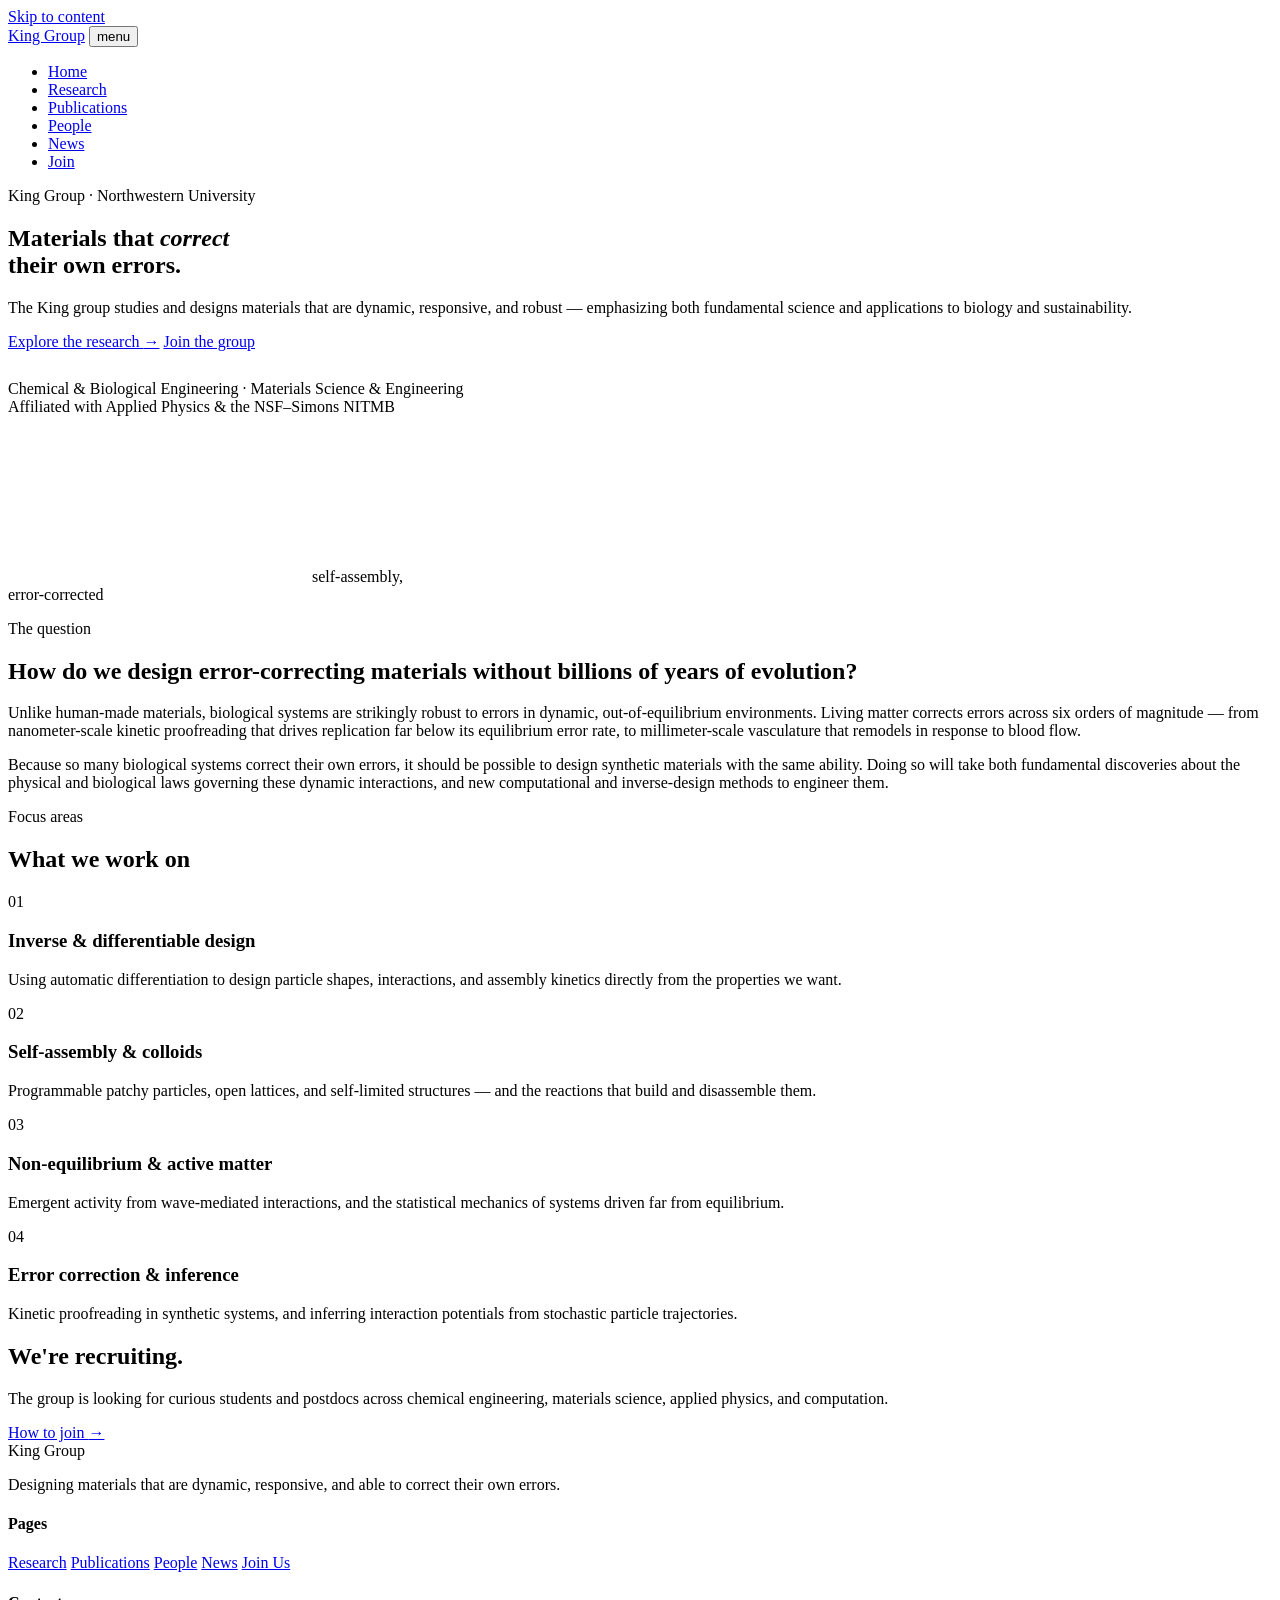
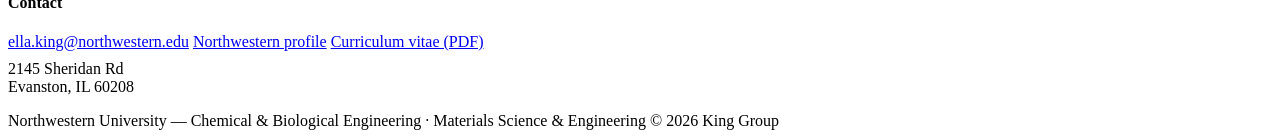
==== index.html @ fa19a8ee "Add files via upload" ====
<!DOCTYPE html>
<html lang="en">
<head>
<meta charset="utf-8">
<meta name="viewport" content="width=device-width, initial-scale=1">
<title>King Group — Northwestern University</title>
<meta name="description" content="The King group at Northwestern designs materials that are dynamic, responsive, and able to correct their own errors, bridging fundamental science with applications to biology and sustainability.">
<link rel="preconnect" href="https://fonts.googleapis.com"><link rel="preconnect" href="https://fonts.gstatic.com" crossorigin><link href="https://fonts.googleapis.com/css2?family=Fraunces:ital,opsz,wght@0,9..144,400..600;1,9..144,400..500&family=Hanken+Grotesk:wght@400;500;600;700&family=JetBrains+Mono:wght@400;500&display=swap" rel="stylesheet">
<link rel="stylesheet" href="assets/css/style.css">
<link rel="icon" href="favicon.ico" sizes="any">
<link rel="icon" type="image/png" sizes="32x32" href="assets/img/favicon-32x32.png">
<link rel="apple-touch-icon" href="assets/img/apple-touch-icon.png">
</head>
<body>
<a class="skip" href="#main">Skip to content</a>
<nav class="nav"><div class="nav-in">
  <a class="brand" href="index.html"><span class="dot"></span>King Group</a>
  <button class="nav-toggle" aria-expanded="false" aria-controls="navlinks">menu</button>
  <ul class="nav-links" id="navlinks">
        <li><a href="index.html" class="active">Home</a></li>
        <li><a href="research.html">Research</a></li>
        <li><a href="publications.html">Publications</a></li>
        <li><a href="people.html">People</a></li>
        <li><a href="news.html">News</a></li>
        <li><a href="join.html">Join</a></li>
  </ul>
</div></nav>
<main id="main">

<section class="hero"><div class="wrap"><div class="hero-grid">
  <div class="hero-copy">
    <p class="eyebrow">King Group · Northwestern University</p>
    <h1>Materials that <em>correct</em><br>their own errors.</h1>
    <p class="lead">The King group studies and designs materials that are dynamic,
      responsive, and robust — emphasizing both fundamental science and applications
      to biology and sustainability.</p>
    <div class="btn-row">
      <a class="btn" href="research.html">Explore the research <span class="arr">&rarr;</span></a>
      <a class="btn ghost" href="join.html">Join the group</a>
    </div>
    <p class="affil" style="margin-top:1.8rem">
      Chemical &amp; Biological Engineering · Materials Science &amp; Engineering<br>
      Affiliated with Applied Physics &amp; the NSF–Simons NITMB
    </p>
  </div>
  <div class="lattice-wrap">
    <canvas id="lattice" role="img"
      aria-label="Particles assembling from disorder into an ordered lattice"></canvas>
    <span class="lattice-cap">self-assembly,<br>error-corrected</span>
  </div>
</div></div></section>

<section class="section"><div class="wrap">
  <div class="section-head">
    <p class="eyebrow">The question</p>
    <h2>How do we design error-correcting materials without billions of years of evolution?</h2>
  </div>
  <div class="prose">
    <p>Unlike human-made materials, biological systems are strikingly robust to
      errors in dynamic, out-of-equilibrium environments. Living matter corrects
      errors across six orders of magnitude — from nanometer-scale kinetic
      proofreading that drives replication far below its equilibrium error rate,
      to millimeter-scale vasculature that remodels in response to blood flow.</p>
    <p>Because so many biological systems correct their own errors, it should be
      possible to design synthetic materials with the same ability. Doing so will
      take both fundamental discoveries about the physical and biological laws
      governing these dynamic interactions, and new computational and
      inverse-design methods to engineer them.</p>
  </div>
</div></section>

<section class="section tight"><div class="wrap">
  <div class="section-head"><p class="eyebrow">Focus areas</p>
    <h2>What we work on</h2></div>
  <div class="focus-grid">
    <div class="focus"><span class="n">01</span>
      <h3>Inverse &amp; differentiable design</h3>
      <p>Using automatic differentiation to design particle shapes, interactions,
         and assembly kinetics directly from the properties we want.</p></div>
    <div class="focus"><span class="n">02</span>
      <h3>Self-assembly &amp; colloids</h3>
      <p>Programmable patchy particles, open lattices, and self-limited
         structures — and the reactions that build and disassemble them.</p></div>
    <div class="focus"><span class="n">03</span>
      <h3>Non-equilibrium &amp; active matter</h3>
      <p>Emergent activity from wave-mediated interactions, and the statistical
         mechanics of systems driven far from equilibrium.</p></div>
    <div class="focus"><span class="n">04</span>
      <h3>Error correction &amp; inference</h3>
      <p>Kinetic proofreading in synthetic systems, and inferring interaction
         potentials from stochastic particle trajectories.</p></div>
  </div>
</div></section>

<section class="section"><div class="wrap">
  <div class="callout">
    <div>
      <h2>We're recruiting.</h2>
      <p>The group is looking for curious students and postdocs across chemical
         engineering, materials science, applied physics, and computation.</p>
    </div>
    <div><a class="btn" href="join.html">How to join <span class="arr">&rarr;</span></a></div>
  </div>
</div></section>
</main>
<footer class="footer"><div class="wrap"><div class="footer-in">
  <div>
    <div class="brand"><span class="dot"></span>King Group</div>
    <p>Designing materials that are dynamic, responsive, and able to correct
       their own errors.</p>
  </div>
  <div class="fcol">
    <h4>Pages</h4>
    <a href="research.html">Research</a>
    <a href="publications.html">Publications</a>
    <a href="people.html">People</a>
    <a href="news.html">News</a>
    <a href="join.html">Join Us</a>
  </div>
  <div class="fcol">
    <h4>Contact</h4>
    <a href="mailto:ella.king@northwestern.edu">ella.king@northwestern.edu</a>
    <a href="https://www.mccormick.northwestern.edu/research-faculty/directory/profiles/king-ella.html">Northwestern profile</a>
    <a href="assets/king-cv-2026.pdf">Curriculum vitae (PDF)</a>
    <p style="margin-top:.6rem">2145 Sheridan Rd<br>Evanston, IL 60208</p>
  </div>
</div>
<div class="colophon">
  <span>Northwestern University — Chemical &amp; Biological Engineering · Materials Science &amp; Engineering</span>
  <span>&copy; 2026 King Group</span>
</div>
</div></footer>
<script src="assets/js/site.js"></script>
</body>
</html>
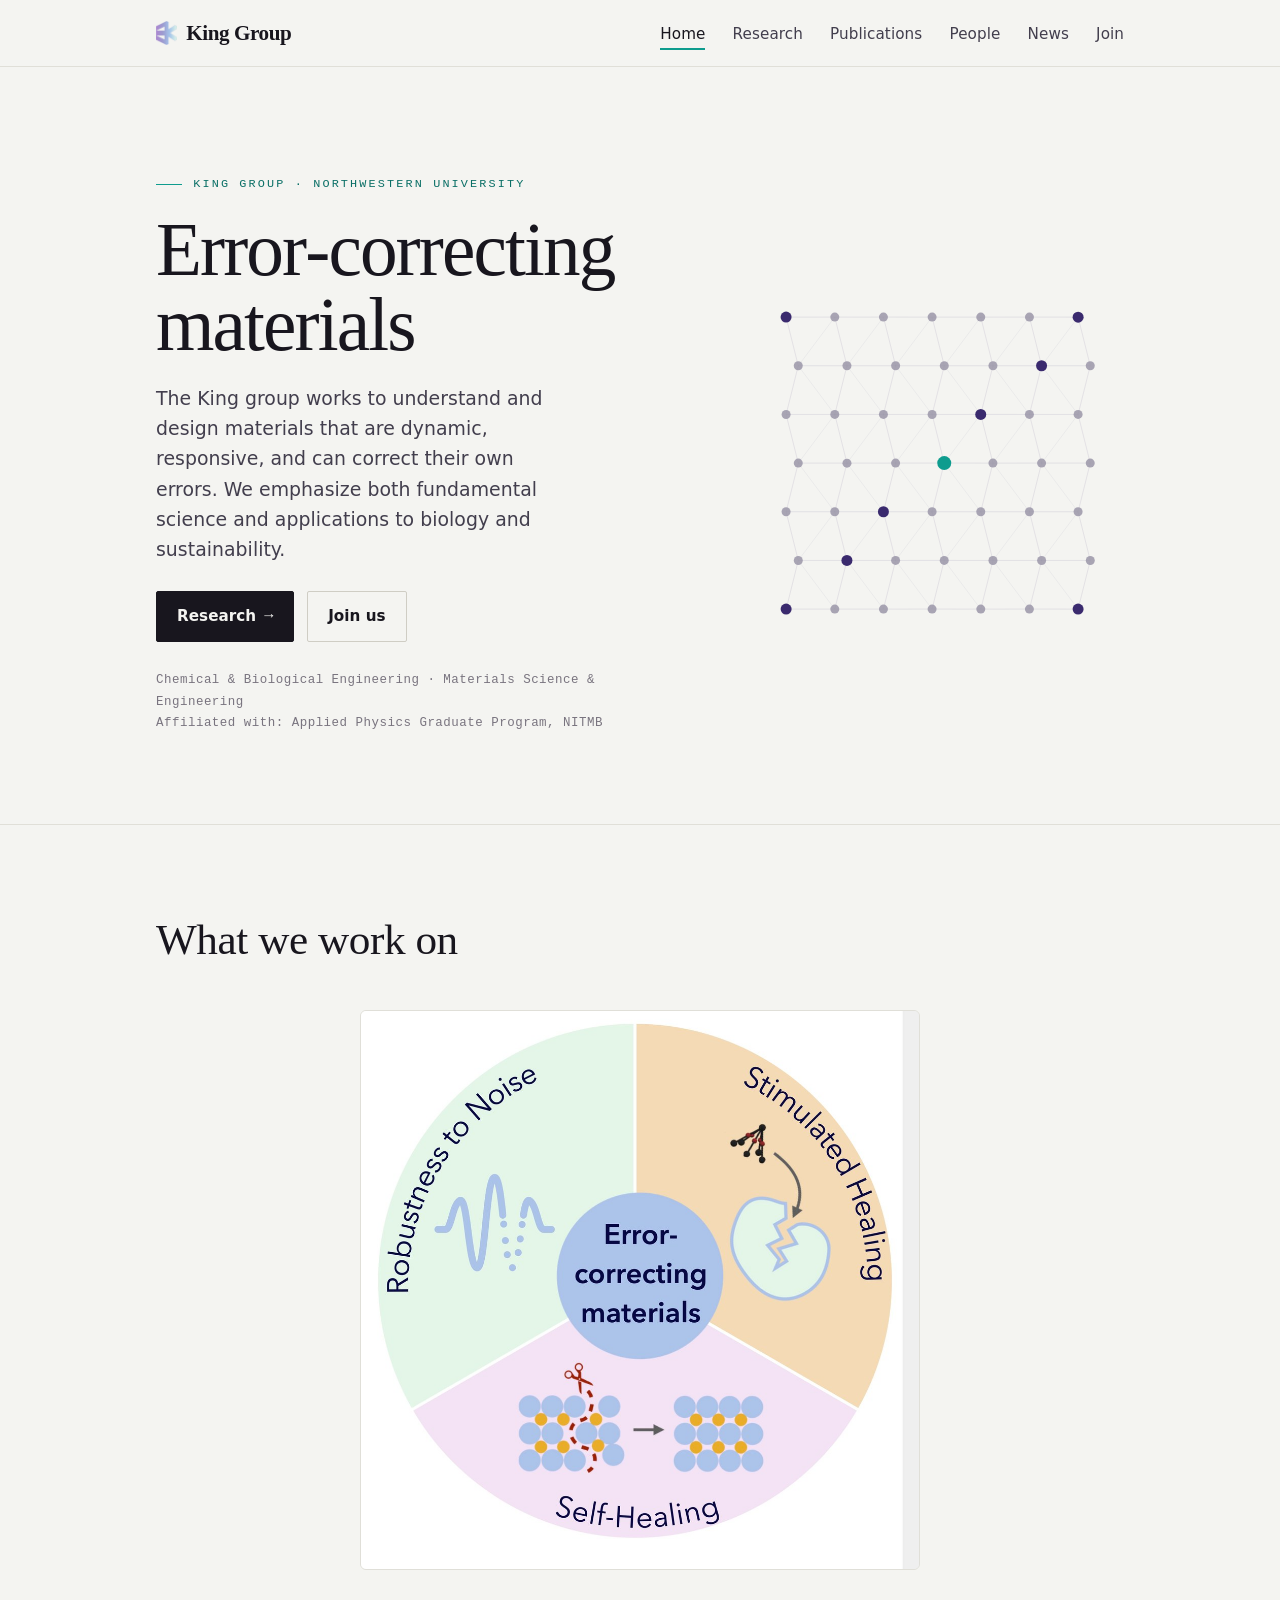
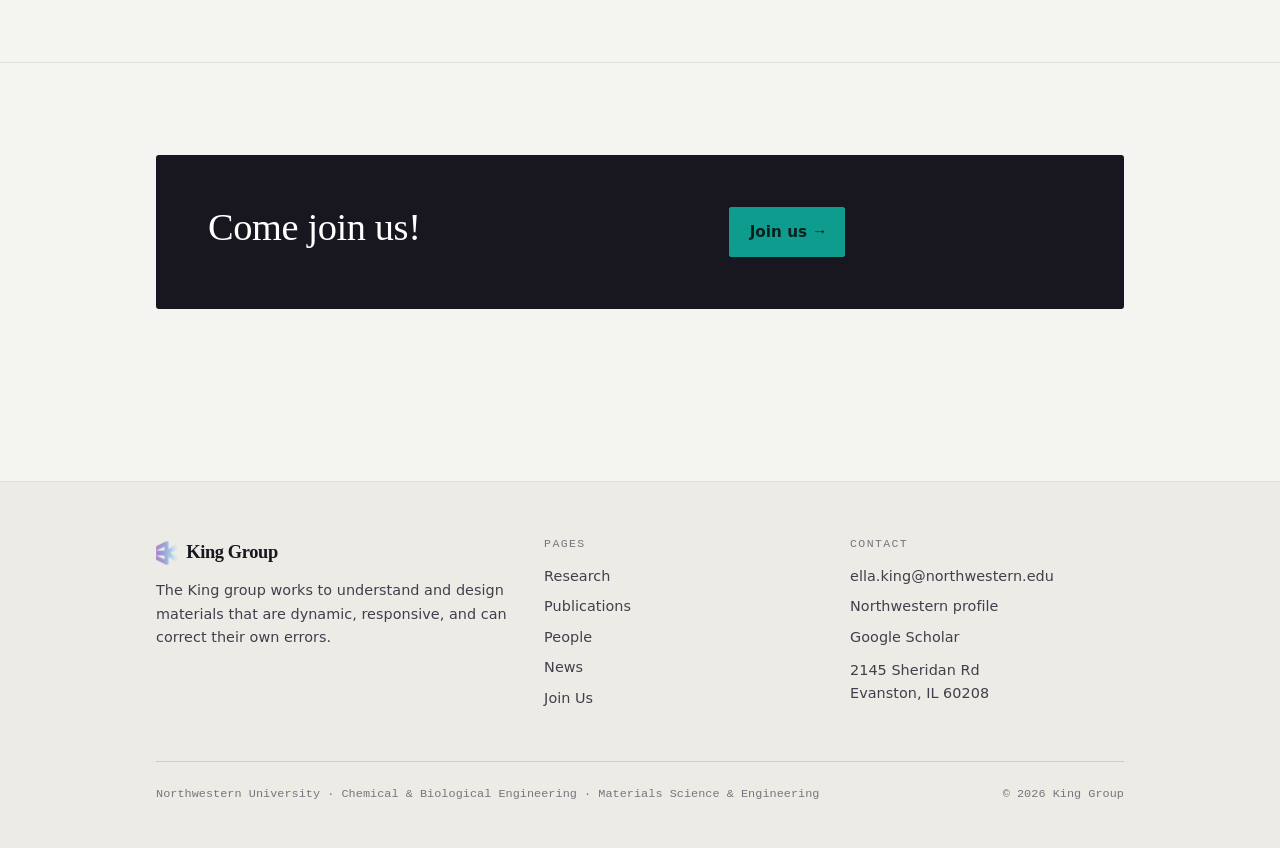
==== commit ee525bea: "updates" ====
--- a/index.html
+++ b/index.html
@@ -3,8 +3,8 @@
 <head>
 <meta charset="utf-8">
 <meta name="viewport" content="width=device-width, initial-scale=1">
-<title>King Group — Northwestern University</title>
-<meta name="description" content="The King group at Northwestern designs materials that are dynamic, responsive, and able to correct their own errors, bridging fundamental science with applications to biology and sustainability.">
+<title>King Group · Northwestern University</title>
+<meta name="description" content="The King group at Northwestern works to understand and design materials that are dynamic, responsive, and can correct their own errors.">
 <link rel="preconnect" href="https://fonts.googleapis.com"><link rel="preconnect" href="https://fonts.gstatic.com" crossorigin><link href="https://fonts.googleapis.com/css2?family=Fraunces:ital,opsz,wght@0,9..144,400..600;1,9..144,400..500&family=Hanken+Grotesk:wght@400;500;600;700&family=JetBrains+Mono:wght@400;500&display=swap" rel="stylesheet">
 <link rel="stylesheet" href="assets/css/style.css">
 <link rel="icon" href="favicon.ico" sizes="any">
@@ -14,7 +14,7 @@
 <body>
 <a class="skip" href="#main">Skip to content</a>
 <nav class="nav"><div class="nav-in">
-  <a class="brand" href="index.html"><span class="dot"></span>King Group</a>
+  <a class="brand" href="index.html"><img class="brand-mark" src="assets/img/ek-logo.png" alt="">King Group</a>
   <button class="nav-toggle" aria-expanded="false" aria-controls="navlinks">menu</button>
   <ul class="nav-links" id="navlinks">
         <li><a href="index.html" class="active">Home</a></li>
@@ -29,85 +29,46 @@
 
 <section class="hero"><div class="wrap"><div class="hero-grid">
   <div class="hero-copy">
-    <p class="eyebrow">King Group · Northwestern University</p>
-    <h1>Materials that <em>correct</em><br>their own errors.</h1>
-    <p class="lead">The King group studies and designs materials that are dynamic,
-      responsive, and robust — emphasizing both fundamental science and applications
-      to biology and sustainability.</p>
+    <p class="eyebrow">King Group &middot; Northwestern University</p>
+    <h1>Error&#8209;correcting materials</h1>
+    <p class="lead">The King group works to understand and design materials that
+      are dynamic, responsive, and can correct their own errors. We emphasize both
+      fundamental science and applications to biology and sustainability.</p>
     <div class="btn-row">
-      <a class="btn" href="research.html">Explore the research <span class="arr">&rarr;</span></a>
-      <a class="btn ghost" href="join.html">Join the group</a>
+      <a class="btn" href="research.html">Research <span class="arr">&rarr;</span></a>
+      <a class="btn ghost" href="join.html">Join us</a>
     </div>
     <p class="affil" style="margin-top:1.8rem">
-      Chemical &amp; Biological Engineering · Materials Science &amp; Engineering<br>
-      Affiliated with Applied Physics &amp; the NSF–Simons NITMB
+      Chemical &amp; Biological Engineering &middot; Materials Science &amp; Engineering<br>
+      Affiliated with: Applied Physics Graduate Program, NITMB
     </p>
   </div>
   <div class="lattice-wrap">
     <canvas id="lattice" role="img"
       aria-label="Particles assembling from disorder into an ordered lattice"></canvas>
-    <span class="lattice-cap">self-assembly,<br>error-corrected</span>
   </div>
 </div></div></section>
 
 <section class="section"><div class="wrap">
-  <div class="section-head">
-    <p class="eyebrow">The question</p>
-    <h2>How do we design error-correcting materials without billions of years of evolution?</h2>
-  </div>
-  <div class="prose">
-    <p>Unlike human-made materials, biological systems are strikingly robust to
-      errors in dynamic, out-of-equilibrium environments. Living matter corrects
-      errors across six orders of magnitude — from nanometer-scale kinetic
-      proofreading that drives replication far below its equilibrium error rate,
-      to millimeter-scale vasculature that remodels in response to blood flow.</p>
-    <p>Because so many biological systems correct their own errors, it should be
-      possible to design synthetic materials with the same ability. Doing so will
-      take both fundamental discoveries about the physical and biological laws
-      governing these dynamic interactions, and new computational and
-      inverse-design methods to engineer them.</p>
-  </div>
-</div></section>
-
-<section class="section tight"><div class="wrap">
-  <div class="section-head"><p class="eyebrow">Focus areas</p>
-    <h2>What we work on</h2></div>
-  <div class="focus-grid">
-    <div class="focus"><span class="n">01</span>
-      <h3>Inverse &amp; differentiable design</h3>
-      <p>Using automatic differentiation to design particle shapes, interactions,
-         and assembly kinetics directly from the properties we want.</p></div>
-    <div class="focus"><span class="n">02</span>
-      <h3>Self-assembly &amp; colloids</h3>
-      <p>Programmable patchy particles, open lattices, and self-limited
-         structures — and the reactions that build and disassemble them.</p></div>
-    <div class="focus"><span class="n">03</span>
-      <h3>Non-equilibrium &amp; active matter</h3>
-      <p>Emergent activity from wave-mediated interactions, and the statistical
-         mechanics of systems driven far from equilibrium.</p></div>
-    <div class="focus"><span class="n">04</span>
-      <h3>Error correction &amp; inference</h3>
-      <p>Kinetic proofreading in synthetic systems, and inferring interaction
-         potentials from stochastic particle trajectories.</p></div>
+  <div class="section-head"><h2>What we work on</h2></div>
+  <div class="figure-wrap">
+    <img src="assets/img/error-correcting-materials.jpg" width="1100" height="1099"
+      alt="Error-correcting materials: robustness to noise, stimulated healing, and self-healing">
   </div>
 </div></section>
 
 <section class="section"><div class="wrap">
   <div class="callout">
-    <div>
-      <h2>We're recruiting.</h2>
-      <p>The group is looking for curious students and postdocs across chemical
-         engineering, materials science, applied physics, and computation.</p>
-    </div>
-    <div><a class="btn" href="join.html">How to join <span class="arr">&rarr;</span></a></div>
+    <div><h2>Come join us!</h2></div>
+    <div><a class="btn" href="join.html">Join us <span class="arr">&rarr;</span></a></div>
   </div>
 </div></section>
 </main>
 <footer class="footer"><div class="wrap"><div class="footer-in">
   <div>
-    <div class="brand"><span class="dot"></span>King Group</div>
-    <p>Designing materials that are dynamic, responsive, and able to correct
-       their own errors.</p>
+    <div class="brand"><img class="brand-mark" src="assets/img/ek-logo.png" alt="">King Group</div>
+    <p>The King group works to understand and design materials that are
+       dynamic, responsive, and can correct their own errors.</p>
   </div>
   <div class="fcol">
     <h4>Pages</h4>
@@ -121,12 +82,12 @@
     <h4>Contact</h4>
     <a href="mailto:ella.king@northwestern.edu">ella.king@northwestern.edu</a>
     <a href="https://www.mccormick.northwestern.edu/research-faculty/directory/profiles/king-ella.html">Northwestern profile</a>
-    <a href="assets/king-cv-2026.pdf">Curriculum vitae (PDF)</a>
+    <a href="https://scholar.google.com/citations?user=tMOOznMAAAAJ&amp;hl=en">Google Scholar</a>
     <p style="margin-top:.6rem">2145 Sheridan Rd<br>Evanston, IL 60208</p>
   </div>
 </div>
 <div class="colophon">
-  <span>Northwestern University — Chemical &amp; Biological Engineering · Materials Science &amp; Engineering</span>
+  <span>Northwestern University &middot; Chemical &amp; Biological Engineering &middot; Materials Science &amp; Engineering</span>
   <span>&copy; 2026 King Group</span>
 </div>
 </div></footer>
--- a/assets/css/style.css
+++ b/assets/css/style.css
@@ -0,0 +1,315 @@
+/* =========================================================
+   King Group — design system
+   Display: Fraunces · Body: Hanken Grotesk · Data: JetBrains Mono
+   Signature: self-assembly particle lattice (order from noise)
+   ========================================================= */
+
+:root{
+  --paper:      #F4F4F1;
+  --paper-2:    #ECEBE5;
+  --panel:      #FBFBF9;
+  --ink:        #18161E;
+  --ink-soft:   #423E4D;
+  --muted:      #79747F;
+  --line:       #E0DFD8;
+  --line-strong:#CFCDC4;
+
+  --violet:     #3A2A6E;   /* primary — a deep, refined Northwestern violet */
+  --violet-2:   #5A45AE;
+  --teal:       #0E9C8E;   /* accent — colloidal-crystal structural colour */
+  --teal-deep:  #0A6F66;
+
+  --maxw: 1080px;
+  --gut: clamp(20px, 5vw, 56px);
+
+  --f-display: "Fraunces", Georgia, "Times New Roman", serif;
+  --f-body: "Hanken Grotesk", system-ui, -apple-system, sans-serif;
+  --f-mono: "JetBrains Mono", ui-monospace, "SFMono-Regular", monospace;
+}
+
+*{box-sizing:border-box}
+html{ -webkit-text-size-adjust:100%; scroll-behavior:smooth }
+@media (prefers-reduced-motion: reduce){ html{ scroll-behavior:auto } }
+
+body{
+  margin:0;
+  background:var(--paper);
+  color:var(--ink);
+  font-family:var(--f-body);
+  font-size:18px;
+  line-height:1.62;
+  font-weight:400;
+  letter-spacing:.002em;
+  -webkit-font-smoothing:antialiased;
+  text-rendering:optimizeLegibility;
+}
+
+img{max-width:100%;display:block}
+a{color:var(--violet);text-decoration:none}
+a:hover{color:var(--teal-deep)}
+
+.wrap{max-width:var(--maxw);margin:0 auto;padding:0 var(--gut)}
+
+/* ---------- type ---------- */
+h1,h2,h3,h4{font-family:var(--f-display);font-weight:500;line-height:1.06;
+  letter-spacing:-.01em;color:var(--ink);margin:0;
+  font-optical-sizing:auto;}
+.eyebrow{
+  font-family:var(--f-mono);
+  font-size:.74rem;
+  letter-spacing:.18em;
+  text-transform:uppercase;
+  color:var(--teal-deep);
+  font-weight:500;
+  margin:0 0 1.1rem;
+  display:flex;align-items:center;gap:.7rem;
+}
+.eyebrow::before{content:"";width:26px;height:1px;background:var(--teal);display:inline-block}
+
+p{margin:0 0 1.1rem}
+.lead{font-size:1.18rem;color:var(--ink-soft);line-height:1.6}
+.mono{font-family:var(--f-mono)}
+
+/* ---------- nav ---------- */
+.nav{
+  position:sticky;top:0;z-index:50;
+  background:color-mix(in srgb, var(--paper) 86%, transparent);
+  backdrop-filter:saturate(140%) blur(10px);
+  border-bottom:1px solid var(--line);
+}
+.nav-in{display:flex;align-items:center;justify-content:space-between;
+  height:66px;max-width:var(--maxw);margin:0 auto;padding:0 var(--gut)}
+.brand{display:flex;align-items:center;gap:.6rem;font-family:var(--f-display);
+  font-weight:600;font-size:1.32rem;letter-spacing:-.02em;color:var(--ink)}
+.brand-mark{height:24px;width:auto;display:block}
+.brand:hover{color:var(--ink)}
+.nav-links{display:flex;gap:1.7rem;align-items:center;list-style:none;margin:0;padding:0}
+.nav-links a{
+  font-size:.95rem;color:var(--ink-soft);font-weight:500;letter-spacing:.005em;
+  position:relative;padding:.2rem 0;
+}
+.nav-links a:hover{color:var(--ink)}
+.nav-links a.active{color:var(--ink)}
+.nav-links a.active::after{content:"";position:absolute;left:0;right:0;bottom:-3px;
+  height:2px;background:var(--teal)}
+.nav-toggle{display:none;background:none;border:0;cursor:pointer;padding:8px;
+  font-family:var(--f-mono);font-size:.8rem;color:var(--ink);letter-spacing:.1em}
+
+/* ---------- hero ---------- */
+.hero{position:relative;padding:clamp(56px,9vw,108px) 0 clamp(40px,6vw,72px);
+  overflow:hidden}
+.hero-grid{display:grid;grid-template-columns:1.15fr .85fr;gap:clamp(24px,5vw,64px);
+  align-items:center}
+.hero h1{font-size:clamp(2.6rem,6.6vw,4.7rem);font-weight:500;line-height:1.0;
+  letter-spacing:-.025em;margin:0 0 1.3rem}
+.hero h1 em{font-style:italic;color:var(--violet)}
+.hero .lead{max-width:34ch;margin-bottom:1.7rem}
+.hero .affil{font-family:var(--f-mono);font-size:.78rem;letter-spacing:.04em;
+  color:var(--muted);line-height:1.7;text-transform:none}
+.lattice-wrap{position:relative;aspect-ratio:1/1;width:100%;max-width:420px;
+  margin-left:auto}
+#lattice{width:100%;height:100%;display:block}
+.lattice-cap{position:absolute;bottom:-2px;right:2px;font-family:var(--f-mono);
+  font-size:.66rem;color:var(--muted);letter-spacing:.05em;text-align:right;
+  max-width:60%}
+
+/* ---------- buttons ---------- */
+.btn-row{display:flex;flex-wrap:wrap;gap:.8rem}
+.btn{display:inline-flex;align-items:center;gap:.5rem;font-family:var(--f-body);
+  font-weight:600;font-size:.95rem;padding:.74rem 1.25rem;border-radius:2px;
+  border:1px solid var(--ink);background:var(--ink);color:var(--paper);
+  transition:transform .15s ease, background .15s ease, color .15s ease}
+.btn:hover{background:var(--violet);border-color:var(--violet);color:#fff;
+  transform:translateY(-1px)}
+.btn.ghost{background:transparent;color:var(--ink);border-color:var(--line-strong)}
+.btn.ghost:hover{border-color:var(--ink);background:transparent;color:var(--ink)}
+.btn .arr{font-family:var(--f-mono);transition:transform .15s ease}
+.btn:hover .arr{transform:translateX(3px)}
+
+/* ---------- sections ---------- */
+.section{padding:clamp(52px,8vw,92px) 0;border-top:1px solid var(--line)}
+.section.tight{padding:clamp(40px,6vw,64px) 0}
+.section-head{max-width:62ch;margin-bottom:clamp(28px,4vw,48px)}
+.section-head h2{font-size:clamp(1.9rem,4vw,2.7rem);margin-bottom:.7rem}
+.page-head{padding:clamp(48px,7vw,80px) 0 clamp(20px,3vw,30px)}
+.page-head h1{font-size:clamp(2.3rem,5.6vw,3.8rem);font-weight:500;
+  letter-spacing:-.022em;margin-bottom:1rem}
+.page-head .lead{max-width:60ch}
+
+/* ---------- research focus grid ---------- */
+.focus-grid{display:grid;grid-template-columns:repeat(2,1fr);gap:1px;
+  background:var(--line);border:1px solid var(--line)}
+.focus{background:var(--panel);padding:1.7rem 1.6rem}
+.focus .n{font-family:var(--f-mono);font-size:.72rem;color:var(--teal-deep);
+  letter-spacing:.12em}
+.focus h3{font-family:var(--f-body);font-weight:700;font-size:1.08rem;
+  margin:.5rem 0 .4rem;letter-spacing:-.005em}
+.focus p{font-size:.96rem;color:var(--ink-soft);margin:0;line-height:1.55}
+
+/* ---------- prose ---------- */
+.prose{max-width:68ch}
+.prose p{margin-bottom:1.25rem}
+.prose h3{font-family:var(--f-body);font-weight:700;font-size:1.15rem;
+  margin:2rem 0 .6rem}
+
+/* highlighted pubs on research page */
+.hl{display:grid;gap:1px;background:var(--line);border:1px solid var(--line);
+  margin-top:1.4rem}
+.hl-item{background:var(--panel);padding:1.3rem 1.5rem;display:grid;
+  grid-template-columns:auto 1fr;gap:1.1rem;align-items:start}
+.hl-item .yr{font-family:var(--f-mono);font-size:.78rem;color:var(--muted);
+  padding-top:.15rem;white-space:nowrap}
+.hl-item h4{font-family:var(--f-body);font-weight:700;font-size:1.02rem;
+  letter-spacing:-.005em;margin:0 0 .25rem;line-height:1.3}
+.hl-item p{font-size:.95rem;color:var(--ink-soft);margin:0;line-height:1.5}
+
+/* ---------- publications list ---------- */
+.pub-list{list-style:none;margin:0;padding:0}
+.pub{padding:1.5rem 0;border-top:1px solid var(--line);
+  display:grid;grid-template-columns:84px 1fr;gap:1.4rem}
+.pub:first-child{border-top:0}
+.pub .meta{font-family:var(--f-mono);font-size:.78rem;color:var(--muted);
+  line-height:1.5;padding-top:.2rem}
+.pub .meta .y{color:var(--ink);font-weight:500;display:block;font-size:.92rem}
+.pub-title{font-family:var(--f-display);font-weight:500;font-size:1.18rem;
+  line-height:1.28;letter-spacing:-.01em;margin:0 0 .4rem;color:var(--ink)}
+a.pub-title:hover{color:var(--violet)}
+.authors{font-size:.95rem;color:var(--ink-soft);margin:0 0 .35rem;line-height:1.5}
+.authors .me{color:var(--ink);font-weight:700}
+.venue{font-size:.9rem;color:var(--muted)}
+.venue .j{font-style:italic;color:var(--ink-soft)}
+.badges{display:flex;flex-wrap:wrap;gap:.4rem;margin-top:.55rem}
+.badge{font-family:var(--f-mono);font-size:.66rem;letter-spacing:.06em;
+  text-transform:uppercase;padding:.2rem .5rem;border-radius:2px;
+  border:1px solid var(--line-strong);color:var(--ink-soft);background:var(--panel)}
+.badge.ed{color:var(--teal-deep);border-color:color-mix(in srgb,var(--teal) 45%,var(--line))}
+.badge.link{color:var(--violet)}
+a.badge.link:hover{border-color:var(--violet);color:var(--violet)}
+.legend{font-size:.85rem;color:var(--muted);margin-top:1.6rem;
+  font-family:var(--f-mono);letter-spacing:.01em}
+
+/* ---------- people ---------- */
+.pi{display:grid;grid-template-columns:250px 1fr;gap:clamp(28px,5vw,56px);
+  align-items:start}
+.pi-photo{border-radius:3px;overflow:hidden;border:1px solid var(--line);
+  background:var(--paper-2);max-width:250px}
+.pi-photo img{width:100%;height:auto;aspect-ratio:4/5;object-fit:cover;object-position:50% 16%}
+.pi-body h2{font-size:clamp(1.7rem,3.4vw,2.3rem);margin-bottom:.2rem}
+.pi-role{font-family:var(--f-mono);font-size:.82rem;color:var(--teal-deep);
+  letter-spacing:.04em;margin:.4rem 0 1.1rem;line-height:1.7}
+.pi-meta{font-size:.95rem;color:var(--ink-soft);line-height:1.7;margin:1.1rem 0}
+.pi-meta a{font-weight:600}
+.pi-links{display:flex;flex-wrap:wrap;gap:.7rem;margin-top:1.2rem}
+
+.members{display:inline-flex;flex-wrap:wrap;gap:1px;
+  background:var(--line);border:1px solid var(--line);margin-top:1.4rem;
+  max-width:100%}
+.member{flex:0 1 360px;min-width:260px;background:var(--panel);padding:1.6rem 1.5rem}
+
+.figure-wrap{max-width:560px;margin:1.6rem auto 0}
+.figure-wrap img{width:100%;height:auto;border:1px solid var(--line);
+  border-radius:6px;background:#fff}
+.member .av{width:54px;height:54px;border-radius:50%;background:var(--paper-2);
+  display:flex;align-items:center;justify-content:center;font-family:var(--f-display);
+  font-size:1.4rem;color:var(--violet);border:1px solid var(--line);margin-bottom:1rem}
+.member h3{font-family:var(--f-body);font-weight:700;font-size:1.06rem;margin:0 0 .25rem}
+.member .r{font-family:var(--f-mono);font-size:.74rem;color:var(--muted);
+  letter-spacing:.02em;line-height:1.5;margin-bottom:.5rem}
+.member .e{font-size:.82rem;overflow-wrap:anywhere}
+
+/* ---------- news ---------- */
+.news{list-style:none;margin:0;padding:0;max-width:64ch}
+.news li{display:grid;grid-template-columns:120px 1fr;gap:1.4rem;
+  padding:1.25rem 0;border-top:1px solid var(--line)}
+.news li:first-child{border-top:0}
+.news .d{font-family:var(--f-mono);font-size:.82rem;color:var(--teal-deep);
+  padding-top:.15rem}
+.news .t{font-size:1.02rem;color:var(--ink)}
+
+/* ---------- talks ---------- */
+.talks{list-style:none;margin:0;padding:0}
+.talk{padding:1.05rem 0;border-top:1px solid var(--line);
+  display:grid;grid-template-columns:1fr auto;gap:1.2rem;align-items:baseline}
+.talk:first-child{border-top:0}
+.talk .tt{font-weight:600;color:var(--ink);font-size:1.02rem}
+.talk .tv{font-size:.92rem;color:var(--ink-soft);font-style:italic}
+.talk .tm{font-family:var(--f-mono);font-size:.76rem;color:var(--muted);
+  white-space:nowrap;text-align:right}
+.talk .kind{display:inline-block;font-family:var(--f-mono);font-size:.66rem;
+  letter-spacing:.05em;color:var(--teal-deep);text-transform:uppercase}
+
+/* ---------- join ---------- */
+.join-card{background:var(--panel);border:1px solid var(--line);border-radius:3px;
+  padding:clamp(28px,4vw,44px)}
+.join-grid{display:grid;grid-template-columns:repeat(3,1fr);gap:1px;
+  background:var(--line);border:1px solid var(--line);margin-top:1.6rem}
+.prog{background:var(--panel);padding:1.5rem 1.4rem}
+.prog h3{font-family:var(--f-body);font-weight:700;font-size:1.02rem;margin:0 0 .3rem}
+.prog p{font-size:.9rem;color:var(--ink-soft);margin:0 0 .8rem}
+.prog a{font-family:var(--f-mono);font-size:.78rem;font-weight:500}
+
+/* ---------- callout ---------- */
+.callout{background:var(--ink);color:var(--paper);border-radius:3px;
+  padding:clamp(30px,5vw,52px);display:grid;grid-template-columns:1.4fr 1fr;
+  gap:clamp(20px,4vw,40px);align-items:center}
+.callout h2{color:#fff;font-size:clamp(1.6rem,3.4vw,2.4rem);margin-bottom:.6rem}
+.callout p{color:color-mix(in srgb,var(--paper) 78%, transparent);margin:0}
+.callout .btn{background:var(--teal);border-color:var(--teal);color:#07211e}
+.callout .btn:hover{background:#13b3a3;border-color:#13b3a3;transform:translateY(-1px)}
+
+/* ---------- footer ---------- */
+.footer{border-top:1px solid var(--line);margin-top:clamp(40px,7vw,80px);
+  padding:clamp(40px,5vw,56px) 0 clamp(30px,4vw,44px);background:var(--paper-2)}
+.footer-in{display:grid;grid-template-columns:1.3fr 1fr 1fr;gap:2rem}
+.footer .brand{font-size:1.15rem;margin-bottom:.7rem}
+.footer p,.footer a{font-size:.9rem;color:var(--ink-soft)}
+.footer .fcol h4{font-family:var(--f-mono);font-size:.72rem;letter-spacing:.12em;
+  text-transform:uppercase;color:var(--muted);margin:0 0 .9rem;font-weight:500}
+.footer .fcol a{display:block;margin-bottom:.45rem;color:var(--ink-soft)}
+.footer .fcol a:hover{color:var(--violet)}
+.colophon{margin-top:2.4rem;padding-top:1.4rem;border-top:1px solid var(--line-strong);
+  display:flex;justify-content:space-between;flex-wrap:wrap;gap:.6rem;
+  font-family:var(--f-mono);font-size:.74rem;color:var(--muted)}
+
+/* ---------- focus / a11y ---------- */
+:focus-visible{outline:2px solid var(--violet);outline-offset:3px;border-radius:2px}
+.skip{position:absolute;left:-999px;top:0;background:var(--ink);color:#fff;
+  padding:.6rem 1rem;z-index:100}
+.skip:focus{left:8px;top:8px}
+
+/* ---------- responsive ---------- */
+@media (max-width:880px){
+  .hero-grid{grid-template-columns:1fr}
+  .lattice-wrap{order:-1;max-width:300px;margin:0 0 1.4rem}
+  .pi{grid-template-columns:1fr;max-width:480px}
+  .pi-photo{max-width:300px}
+  .footer-in{grid-template-columns:1fr 1fr}
+  .callout{grid-template-columns:1fr}
+  .members,.join-grid{grid-template-columns:1fr 1fr}
+}
+@media (max-width:680px){
+  body{font-size:17px}
+  .nav-links{position:fixed;inset:66px 0 auto 0;background:var(--paper);
+    flex-direction:column;align-items:flex-start;gap:0;padding:0 var(--gut);
+    border-bottom:1px solid var(--line);max-height:0;overflow:hidden;
+    transition:max-height .25s ease}
+  .nav-links.open{max-height:340px;padding:.6rem var(--gut) 1.1rem}
+  .nav-links li{width:100%}
+  .nav-links a{display:block;padding:.7rem 0;width:100%;
+    border-bottom:1px solid var(--line)}
+  .nav-links a.active::after{display:none}
+  .nav-toggle{display:block}
+  .focus-grid{grid-template-columns:1fr}
+  .members,.join-grid{grid-template-columns:1fr}
+  .pub{grid-template-columns:1fr;gap:.5rem}
+  .pub .meta{padding-top:0}
+  .talk{grid-template-columns:1fr;gap:.3rem}
+  .talk .tm{text-align:left}
+  .news li{grid-template-columns:1fr;gap:.3rem}
+  .footer-in{grid-template-columns:1fr}
+}
+
+@media (prefers-reduced-motion: reduce){
+  *{animation-duration:.001ms !important;animation-iteration-count:1 !important;
+    transition-duration:.001ms !important}
+}
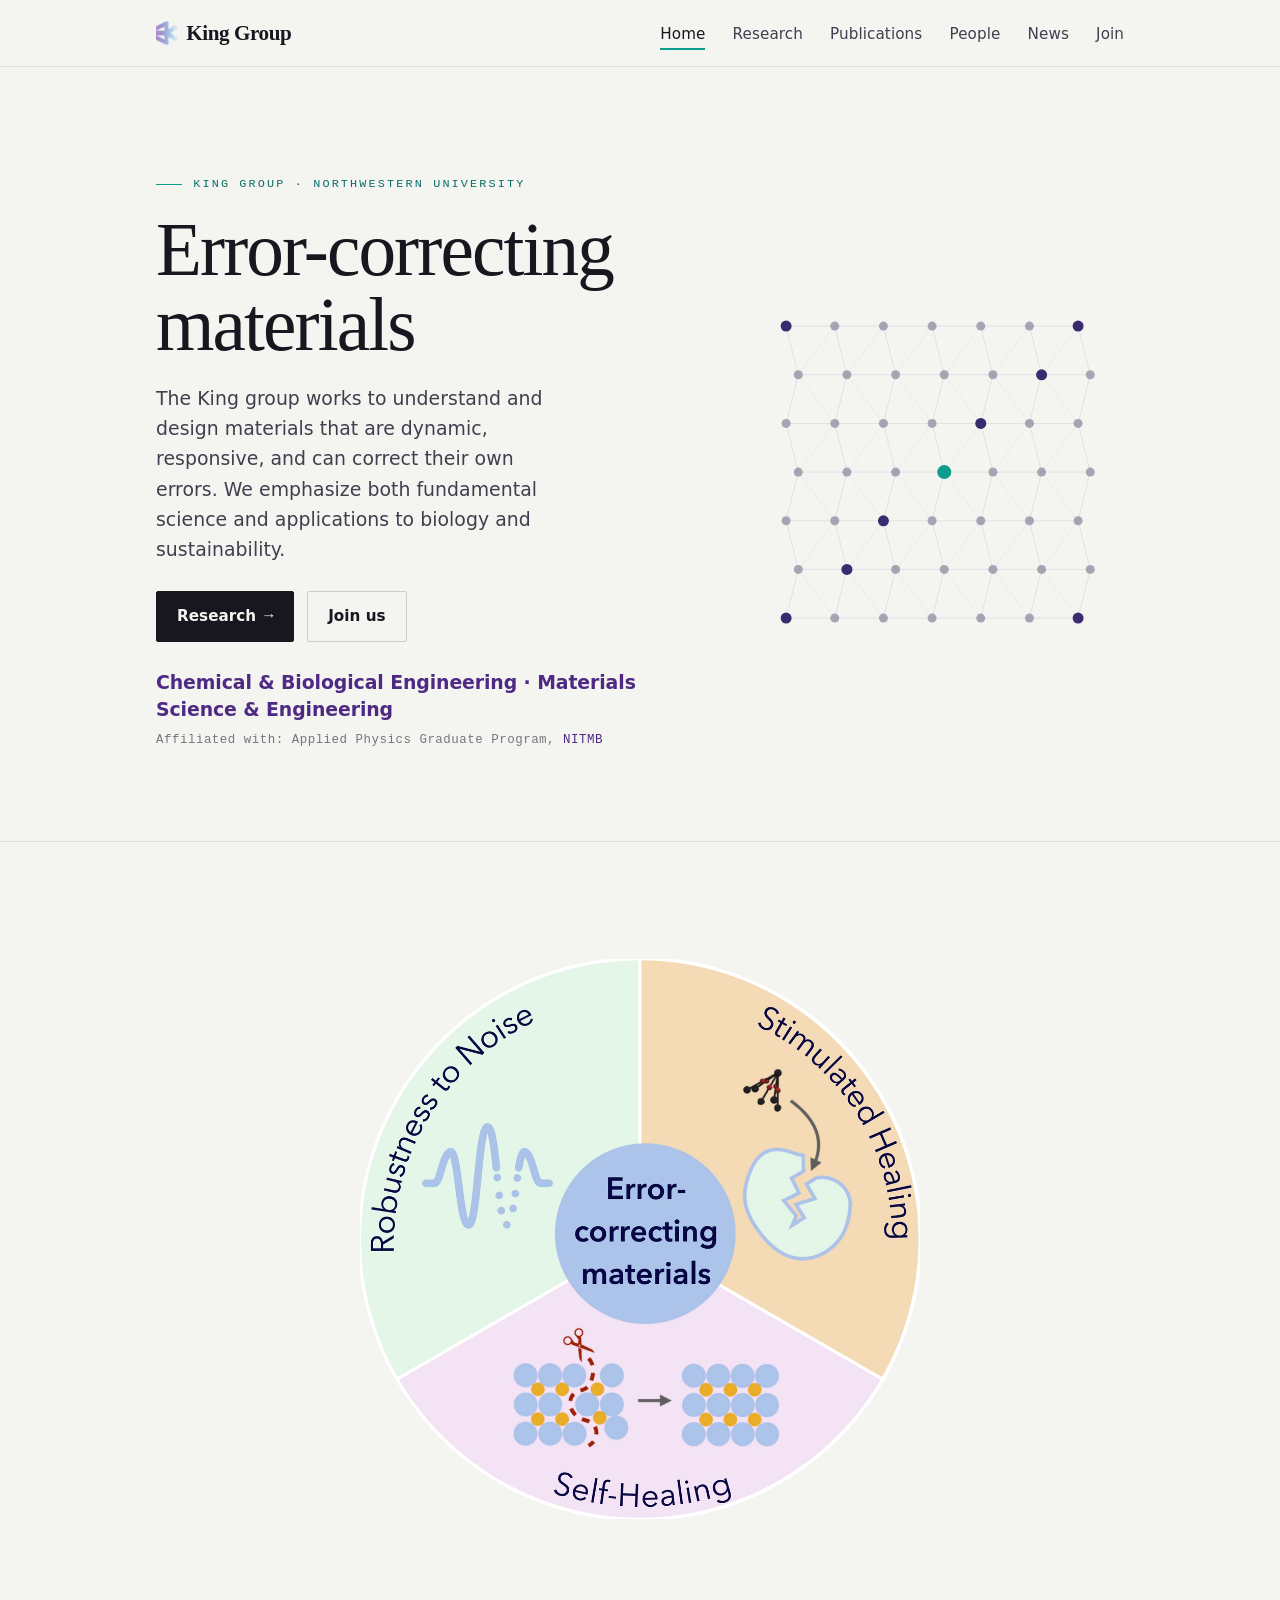
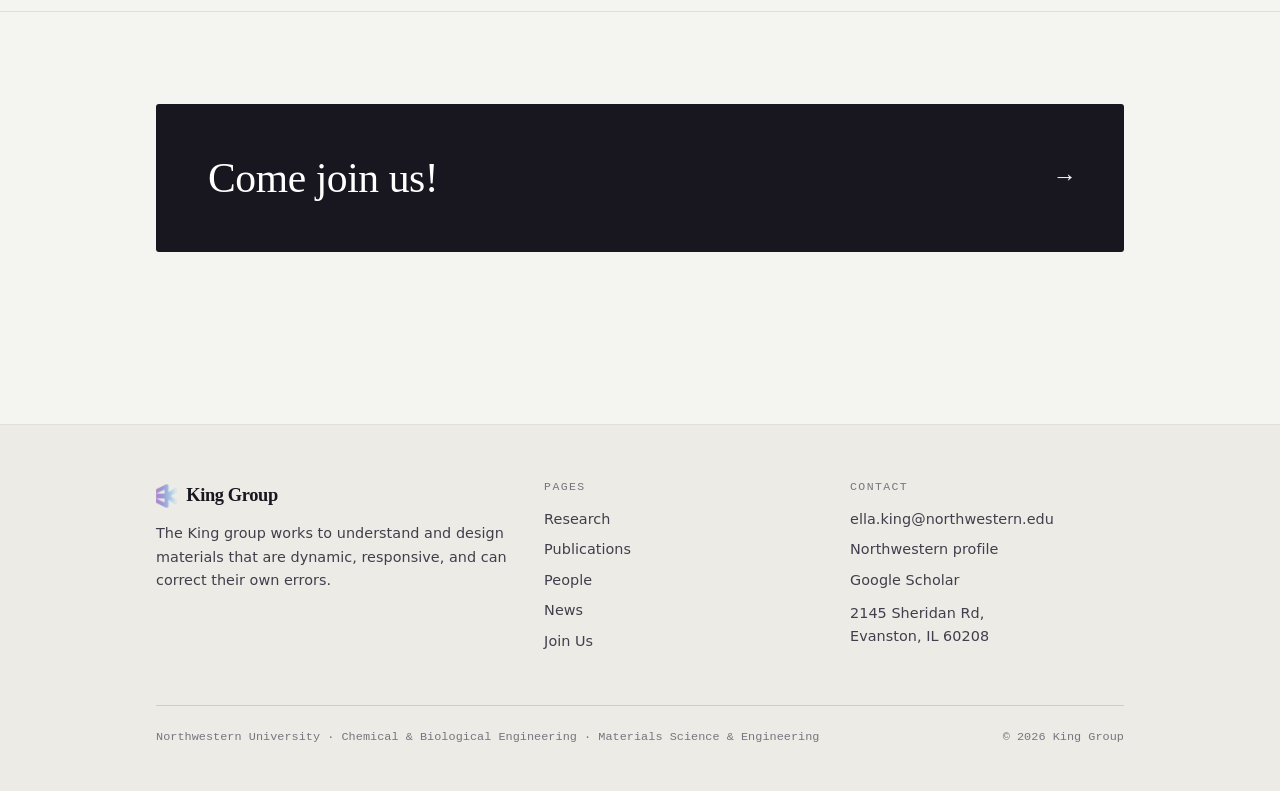
==== commit a73528a0: "updates" ====
--- a/index.html
+++ b/index.html
@@ -4,7 +4,8 @@
 <meta charset="utf-8">
 <meta name="viewport" content="width=device-width, initial-scale=1">
 <title>King Group · Northwestern University</title>
-<meta name="description" content="The King group at Northwestern works to understand and design materials that are dynamic, responsive, and can correct their own errors.">
+<meta name="description" content="The King group works to understand and design materials that are dynamic, responsive, and can correct their own errors. We emphasize both fundamental science and applications to biology and sustainability.
+">
 <link rel="preconnect" href="https://fonts.googleapis.com"><link rel="preconnect" href="https://fonts.gstatic.com" crossorigin><link href="https://fonts.googleapis.com/css2?family=Fraunces:ital,opsz,wght@0,9..144,400..600;1,9..144,400..500&family=Hanken+Grotesk:wght@400;500;600;700&family=JetBrains+Mono:wght@400;500&display=swap" rel="stylesheet">
 <link rel="stylesheet" href="assets/css/style.css">
 <link rel="icon" href="favicon.ico" sizes="any">
@@ -30,18 +31,15 @@
 <section class="hero"><div class="wrap"><div class="hero-grid">
   <div class="hero-copy">
     <p class="eyebrow">King Group &middot; Northwestern University</p>
-    <h1>Error&#8209;correcting materials</h1>
-    <p class="lead">The King group works to understand and design materials that
-      are dynamic, responsive, and can correct their own errors. We emphasize both
-      fundamental science and applications to biology and sustainability.</p>
+    <h1>Error-correcting materials</h1>
+    <p class="lead">The King group works to understand and design materials that are dynamic, responsive, and can correct their own errors. We emphasize both fundamental science and applications to biology and sustainability.
+</p>
     <div class="btn-row">
       <a class="btn" href="research.html">Research <span class="arr">&rarr;</span></a>
       <a class="btn ghost" href="join.html">Join us</a>
     </div>
-    <p class="affil" style="margin-top:1.8rem">
-      Chemical &amp; Biological Engineering &middot; Materials Science &amp; Engineering<br>
-      Affiliated with: Applied Physics Graduate Program, NITMB
-    </p>
+    <p class="hero-depts"><a href="https://www.mccormick.northwestern.edu/chemical-biological/">Chemical &amp; Biological Engineering</a> &middot; <a href="https://www.mccormick.northwestern.edu/materials-science/">Materials Science &amp; Engineering</a></p>
+    <p class="affil">Affiliated with: Applied Physics Graduate Program, <a href="https://www.nitmb.org/">NITMB</a></p>
   </div>
   <div class="lattice-wrap">
     <canvas id="lattice" role="img"
@@ -50,25 +48,22 @@
 </div></div></section>
 
 <section class="section"><div class="wrap">
-  <div class="section-head"><h2>What we work on</h2></div>
   <div class="figure-wrap">
-    <img src="assets/img/error-correcting-materials.jpg" width="1100" height="1099"
+    <img src="assets/img/error-correcting-materials.png" width="1100" height="1100"
       alt="Error-correcting materials: robustness to noise, stimulated healing, and self-healing">
   </div>
 </div></section>
 
 <section class="section"><div class="wrap">
-  <div class="callout">
-    <div><h2>Come join us!</h2></div>
-    <div><a class="btn" href="join.html">Join us <span class="arr">&rarr;</span></a></div>
-  </div>
+  <a class="callout-btn" href="join.html">
+    <h2>Come join us!</h2><span class="arr">&rarr;</span>
+  </a>
 </div></section>
 </main>
 <footer class="footer"><div class="wrap"><div class="footer-in">
   <div>
     <div class="brand"><img class="brand-mark" src="assets/img/ek-logo.png" alt="">King Group</div>
-    <p>The King group works to understand and design materials that are
-       dynamic, responsive, and can correct their own errors.</p>
+    <p>The King group works to understand and design materials that are dynamic, responsive, and can correct their own errors.</p>
   </div>
   <div class="fcol">
     <h4>Pages</h4>
@@ -83,7 +78,7 @@
     <a href="mailto:ella.king@northwestern.edu">ella.king@northwestern.edu</a>
     <a href="https://www.mccormick.northwestern.edu/research-faculty/directory/profiles/king-ella.html">Northwestern profile</a>
     <a href="https://scholar.google.com/citations?user=tMOOznMAAAAJ&amp;hl=en">Google Scholar</a>
-    <p style="margin-top:.6rem">2145 Sheridan Rd<br>Evanston, IL 60208</p>
+    <p style="margin-top:.6rem">2145 Sheridan Rd,<br>Evanston, IL 60208</p>
   </div>
 </div>
 <div class="colophon">
--- a/assets/css/style.css
+++ b/assets/css/style.css
@@ -14,8 +14,9 @@
   --line:       #E0DFD8;
   --line-strong:#CFCDC4;
 
-  --violet:     #3A2A6E;   /* primary — a deep, refined Northwestern violet */
-  --violet-2:   #5A45AE;
+  --violet:     #4E2A84;   /* Northwestern official purple */
+  --violet-2:   #6A4AB8;
+  --nu-purple:  #4E2A84;
   --teal:       #0E9C8E;   /* accent — colloidal-crystal structural colour */
   --teal-deep:  #0A6F66;
 
@@ -104,6 +105,10 @@
   letter-spacing:-.025em;margin:0 0 1.3rem}
 .hero h1 em{font-style:italic;color:var(--violet)}
 .hero .lead{max-width:34ch;margin-bottom:1.7rem}
+.hero-depts{font-family:var(--f-body);font-weight:600;font-size:1.18rem;
+  line-height:1.45;color:var(--nu-purple);margin:1.7rem 0 .4rem;letter-spacing:-.005em}
+.hero-depts a{color:var(--nu-purple);text-decoration:none}
+.hero-depts a:hover{text-decoration:underline}
 .hero .affil{font-family:var(--f-mono);font-size:.78rem;letter-spacing:.04em;
   color:var(--muted);line-height:1.7;text-transform:none}
 .lattice-wrap{position:relative;aspect-ratio:1/1;width:100%;max-width:420px;
@@ -189,14 +194,19 @@
   font-family:var(--f-mono);letter-spacing:.01em}
 
 /* ---------- people ---------- */
-.pi{display:grid;grid-template-columns:250px 1fr;gap:clamp(28px,5vw,56px);
+.pi{display:grid;grid-template-columns:200px 1fr;gap:clamp(28px,5vw,52px);
   align-items:start}
-.pi-photo{border-radius:3px;overflow:hidden;border:1px solid var(--line);
-  background:var(--paper-2);max-width:250px}
-.pi-photo img{width:100%;height:auto;aspect-ratio:4/5;object-fit:cover;object-position:50% 16%}
+.pi-photo{border-radius:4px;overflow:hidden;border:1px solid var(--line);
+  background:var(--paper-2);max-width:200px}
+.pi-photo img{width:100%;height:auto;aspect-ratio:1/1;object-fit:cover;object-position:50% 28%}
 .pi-body h2{font-size:clamp(1.7rem,3.4vw,2.3rem);margin-bottom:.2rem}
-.pi-role{font-family:var(--f-mono);font-size:.82rem;color:var(--teal-deep);
-  letter-spacing:.04em;margin:.4rem 0 1.1rem;line-height:1.7}
+.pi-depts{font-family:var(--f-body);font-weight:600;font-size:1.15rem;
+  line-height:1.36;color:var(--nu-purple);margin:.5rem 0 .55rem}
+.pi-affil{font-family:var(--f-mono);font-size:.8rem;letter-spacing:.02em;
+  color:var(--ink-soft);line-height:1.7;margin:0 0 .4rem}
+.pi-affil a{color:var(--nu-purple);font-weight:500}
+.pi-depts a{color:inherit;text-decoration:none}
+.pi-depts a:hover{text-decoration:underline}
 .pi-meta{font-size:.95rem;color:var(--ink-soft);line-height:1.7;margin:1.1rem 0}
 .pi-meta a{font-weight:600}
 .pi-links{display:flex;flex-wrap:wrap;gap:.7rem;margin-top:1.2rem}
@@ -207,11 +217,12 @@
 .member{flex:0 1 360px;min-width:260px;background:var(--panel);padding:1.6rem 1.5rem}
 
 .figure-wrap{max-width:560px;margin:1.6rem auto 0}
-.figure-wrap img{width:100%;height:auto;border:1px solid var(--line);
-  border-radius:6px;background:#fff}
-.member .av{width:54px;height:54px;border-radius:50%;background:var(--paper-2);
+.figure-wrap img{width:100%;height:auto;display:block}
+.member .av{width:72px;height:72px;border-radius:50%;overflow:hidden;
+  background:var(--paper-2);border:1px solid var(--line);margin-bottom:1rem;
   display:flex;align-items:center;justify-content:center;font-family:var(--f-display);
-  font-size:1.4rem;color:var(--violet);border:1px solid var(--line);margin-bottom:1rem}
+  font-size:1.7rem;color:var(--violet)}
+.member .av img{width:100%;height:100%;object-fit:cover;display:block}
 .member h3{font-family:var(--f-body);font-weight:700;font-size:1.06rem;margin:0 0 .25rem}
 .member .r{font-family:var(--f-mono);font-size:.74rem;color:var(--muted);
   letter-spacing:.02em;line-height:1.5;margin-bottom:.5rem}
@@ -239,23 +250,29 @@
   letter-spacing:.05em;color:var(--teal-deep);text-transform:uppercase}
 
 /* ---------- join ---------- */
-.join-card{background:var(--panel);border:1px solid var(--line);border-radius:3px;
-  padding:clamp(28px,4vw,44px)}
 .join-grid{display:grid;grid-template-columns:repeat(3,1fr);gap:1px;
-  background:var(--line);border:1px solid var(--line);margin-top:1.6rem}
-.prog{background:var(--panel);padding:1.5rem 1.4rem}
-.prog h3{font-family:var(--f-body);font-weight:700;font-size:1.02rem;margin:0 0 .3rem}
-.prog p{font-size:.9rem;color:var(--ink-soft);margin:0 0 .8rem}
-.prog a{font-family:var(--f-mono);font-size:.78rem;font-weight:500}
-
-/* ---------- callout ---------- */
-.callout{background:var(--ink);color:var(--paper);border-radius:3px;
-  padding:clamp(30px,5vw,52px);display:grid;grid-template-columns:1.4fr 1fr;
-  gap:clamp(20px,4vw,40px);align-items:center}
-.callout h2{color:#fff;font-size:clamp(1.6rem,3.4vw,2.4rem);margin-bottom:.6rem}
-.callout p{color:color-mix(in srgb,var(--paper) 78%, transparent);margin:0}
-.callout .btn{background:var(--teal);border-color:var(--teal);color:#07211e}
-.callout .btn:hover{background:#13b3a3;border-color:#13b3a3;transform:translateY(-1px)}
+  background:var(--line);border:1px solid var(--line);margin-top:1.8rem}
+.prog{background:var(--panel);padding:1.5rem 1.4rem;display:flex;
+  align-items:center;justify-content:space-between;gap:.8rem;
+  text-decoration:none;transition:background .15s ease}
+.prog:hover{background:#fff}
+.prog .pn{font-family:var(--f-body);font-weight:700;font-size:1rem;
+  color:var(--ink);letter-spacing:-.005em;line-height:1.3}
+.prog:hover .pn{color:var(--nu-purple)}
+.prog .arr{font-family:var(--f-mono);color:var(--nu-purple);transition:transform .15s ease}
+.prog:hover .arr{transform:translateX(3px)}
+
+/* ---------- callout (whole box is a button) ---------- */
+.callout-btn{display:flex;align-items:center;justify-content:space-between;
+  gap:1.2rem;flex-wrap:wrap;background:var(--ink);color:var(--paper);border-radius:3px;
+  padding:clamp(30px,5vw,52px);text-decoration:none;
+  transition:background .15s ease, transform .15s ease}
+.callout-btn:hover{background:var(--nu-purple);color:#fff;transform:translateY(-2px)}
+.callout-btn h2{color:#fff;font-size:clamp(1.7rem,3.6vw,2.6rem);margin:0;
+  letter-spacing:-.01em}
+.callout-btn .arr{font-family:var(--f-mono);font-size:1.5rem;flex:none;
+  transition:transform .15s ease}
+.callout-btn:hover .arr{transform:translateX(5px)}
 
 /* ---------- footer ---------- */
 .footer{border-top:1px solid var(--line);margin-top:clamp(40px,7vw,80px);
@@ -284,7 +301,6 @@
   .pi{grid-template-columns:1fr;max-width:480px}
   .pi-photo{max-width:300px}
   .footer-in{grid-template-columns:1fr 1fr}
-  .callout{grid-template-columns:1fr}
   .members,.join-grid{grid-template-columns:1fr 1fr}
 }
 @media (max-width:680px){
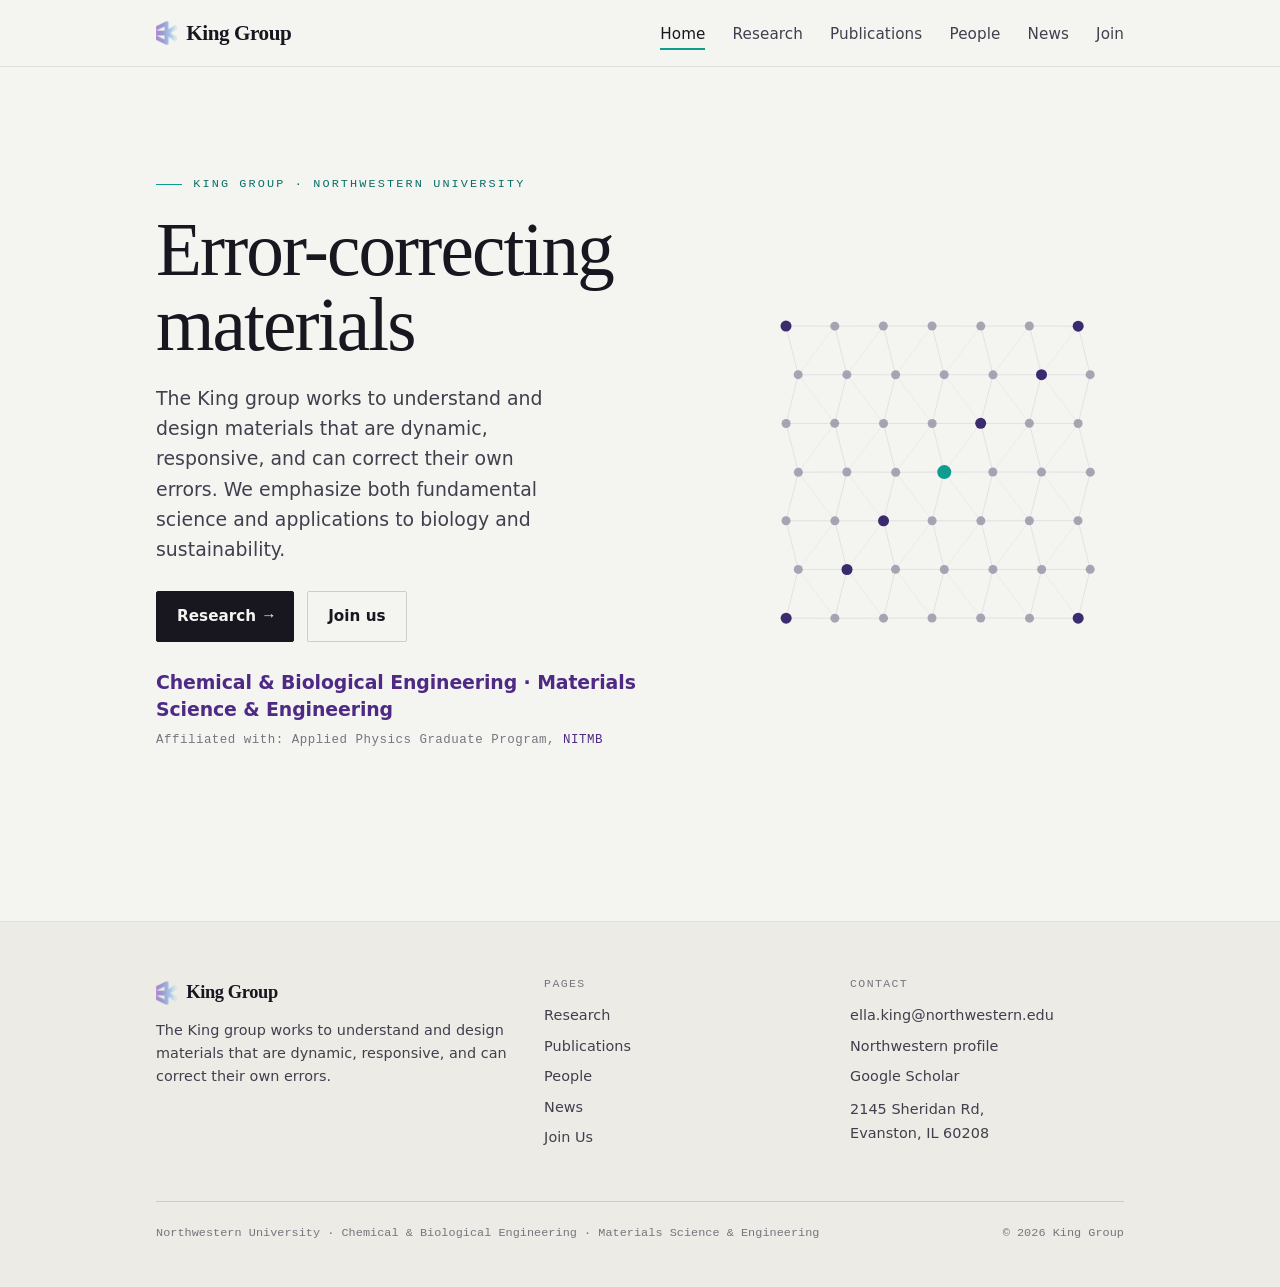
==== commit e091a15e: "updates" ====
--- a/index.html
+++ b/index.html
@@ -46,19 +46,6 @@
       aria-label="Particles assembling from disorder into an ordered lattice"></canvas>
   </div>
 </div></div></section>
-
-<section class="section"><div class="wrap">
-  <div class="figure-wrap">
-    <img src="assets/img/error-correcting-materials.png" width="1100" height="1100"
-      alt="Error-correcting materials: robustness to noise, stimulated healing, and self-healing">
-  </div>
-</div></section>
-
-<section class="section"><div class="wrap">
-  <a class="callout-btn" href="join.html">
-    <h2>Come join us!</h2><span class="arr">&rarr;</span>
-  </a>
-</div></section>
 </main>
 <footer class="footer"><div class="wrap"><div class="footer-in">
   <div>
--- a/assets/css/style.css
+++ b/assets/css/style.css
@@ -1,5 +1,5 @@
 /* =========================================================
-   King Group — design system
+   King Group - design system
    Display: Fraunces · Body: Hanken Grotesk · Data: JetBrains Mono
    Signature: self-assembly particle lattice (order from noise)
    ========================================================= */
@@ -17,7 +17,7 @@
   --violet:     #4E2A84;   /* Northwestern official purple */
   --violet-2:   #6A4AB8;
   --nu-purple:  #4E2A84;
-  --teal:       #0E9C8E;   /* accent — colloidal-crystal structural colour */
+  --teal:       #0E9C8E;   /* accent - colloidal-crystal structural colour */
   --teal-deep:  #0A6F66;
 
   --maxw: 1080px;
@@ -218,6 +218,15 @@
 
 .figure-wrap{max-width:560px;margin:1.6rem auto 0}
 .figure-wrap img{width:100%;height:auto;display:block}
+
+.research-split{display:grid;grid-template-columns:1.05fr .95fr;
+  gap:clamp(28px,5vw,60px);align-items:center}
+.research-split .prose{max-width:none}
+.research-split .figure-wrap{max-width:440px;margin:0 auto}
+@media (max-width:820px){
+  .research-split{grid-template-columns:1fr}
+  .research-split .figure-wrap{margin:1rem auto 0}
+}
 .member .av{width:72px;height:72px;border-radius:50%;overflow:hidden;
   background:var(--paper-2);border:1px solid var(--line);margin-bottom:1rem;
   display:flex;align-items:center;justify-content:center;font-family:var(--f-display);
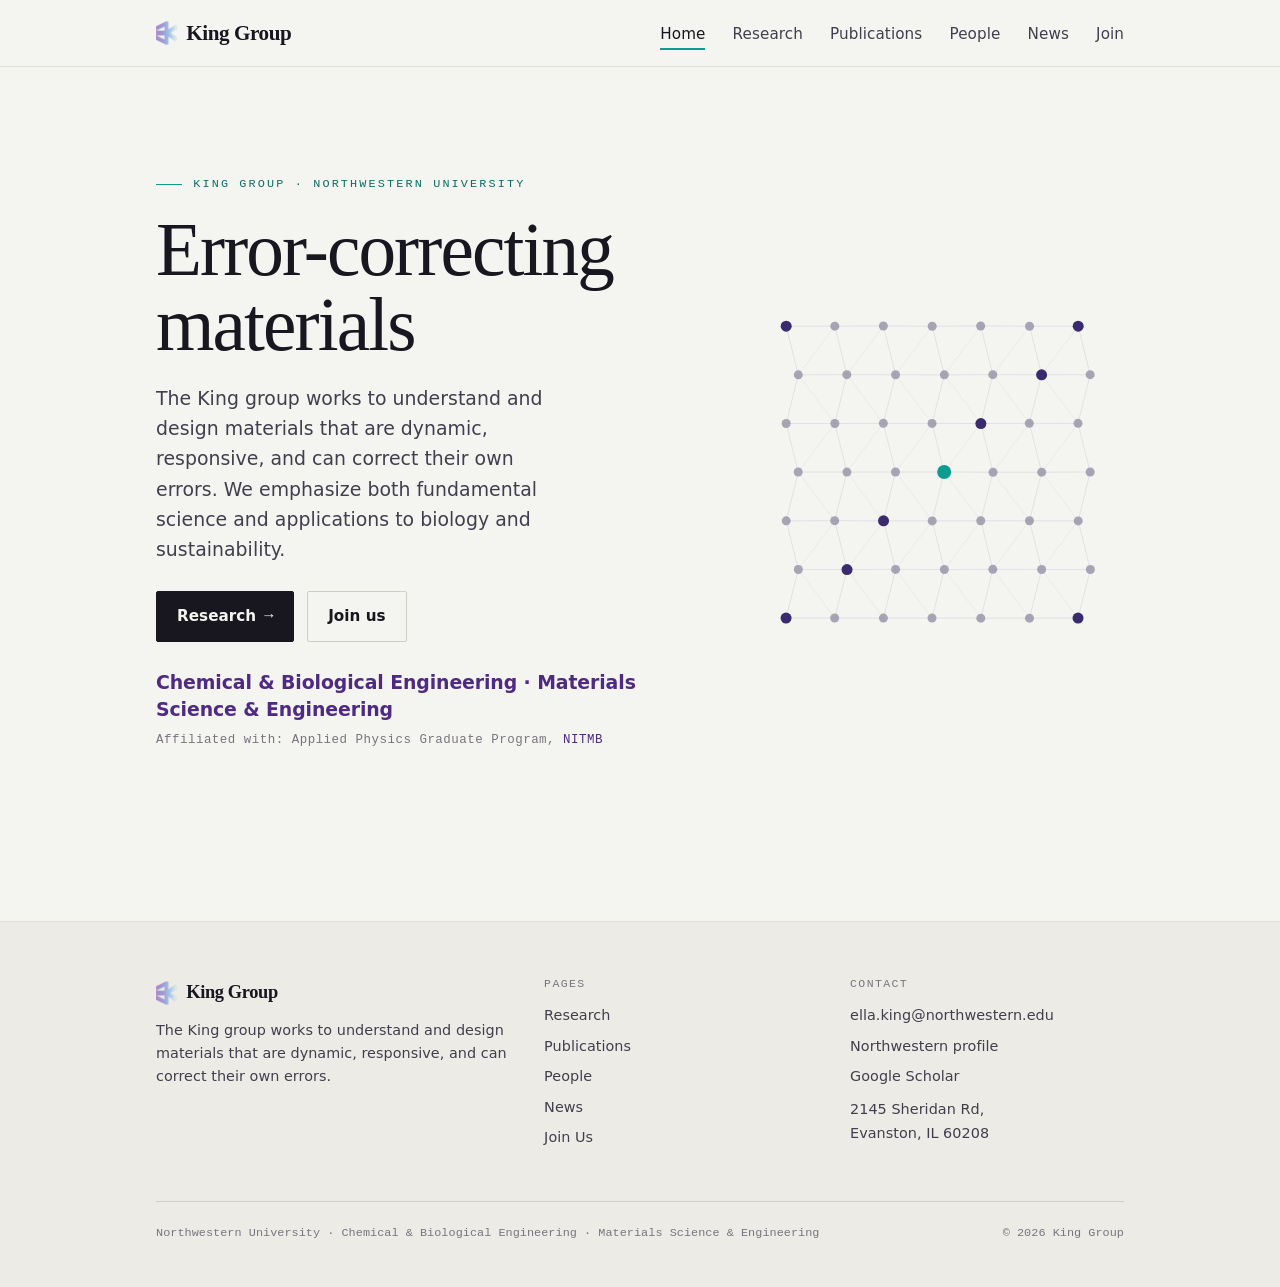
==== commit bf8c1023: "Add working Scholar sync The sync workflow lived in kinggroup-site-3/, where GitHub ignores it, so i" ====
--- a/index.html
+++ b/index.html
@@ -75,4 +75,4 @@
 </div></footer>
 <script src="assets/js/site.js"></script>
 </body>
-</html>+</html>
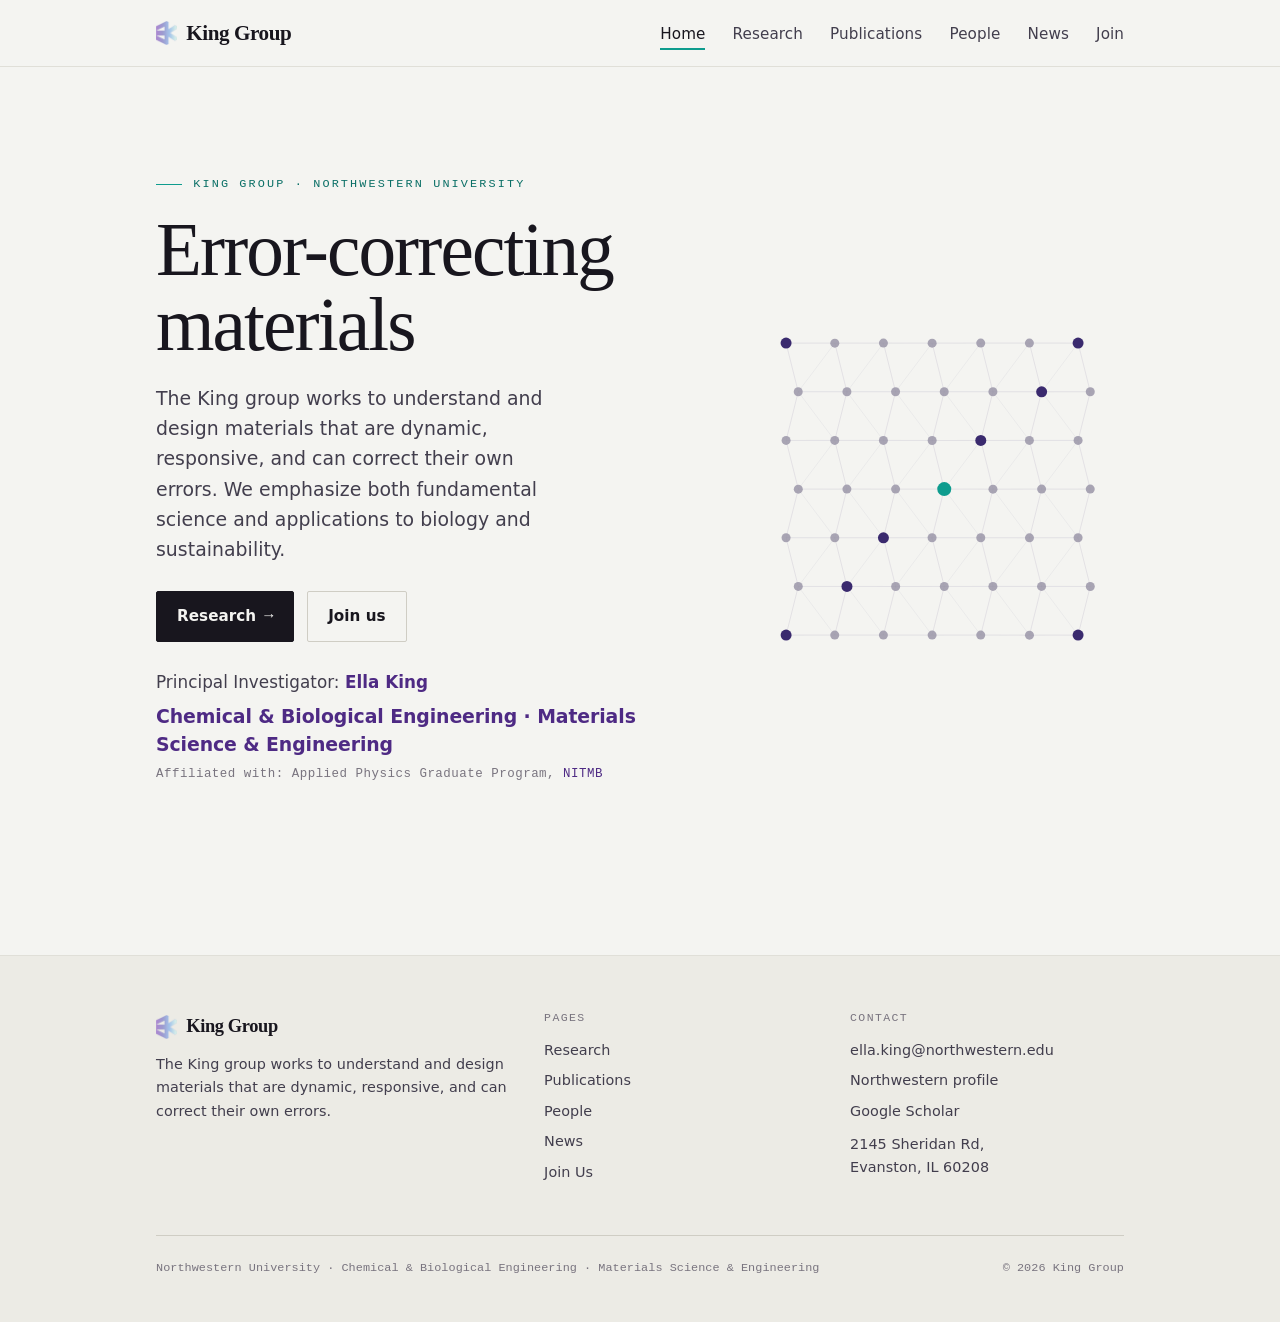
==== commit d6d60c3b: "Add Principal Investigator line to homepage Co-Authored-By: Claude Fable 5.2 <noreply@anthropic.com>" ====
--- a/index.html
+++ b/index.html
@@ -38,6 +38,7 @@
       <a class="btn" href="research.html">Research <span class="arr">&rarr;</span></a>
       <a class="btn ghost" href="join.html">Join us</a>
     </div>
+    <p class="hero-pi">Principal Investigator: <a href="https://ellaking.org/">Ella King</a></p>
     <p class="hero-depts"><a href="https://www.mccormick.northwestern.edu/chemical-biological/">Chemical &amp; Biological Engineering</a> &middot; <a href="https://www.mccormick.northwestern.edu/materials-science/">Materials Science &amp; Engineering</a></p>
     <p class="affil">Affiliated with: Applied Physics Graduate Program, <a href="https://www.nitmb.org/">NITMB</a></p>
   </div>
--- a/assets/css/style.css
+++ b/assets/css/style.css
@@ -338,3 +338,7 @@
   *{animation-duration:.001ms !important;animation-iteration-count:1 !important;
     transition-duration:.001ms !important}
 }
+.pi-photo a{display:block}
+.hero-pi{font-size:1.05rem;color:var(--ink-soft);margin:1.7rem 0 0}
+.hero-pi a{color:var(--nu-purple);font-weight:600}
+.hero-pi + .hero-depts{margin-top:.45rem}
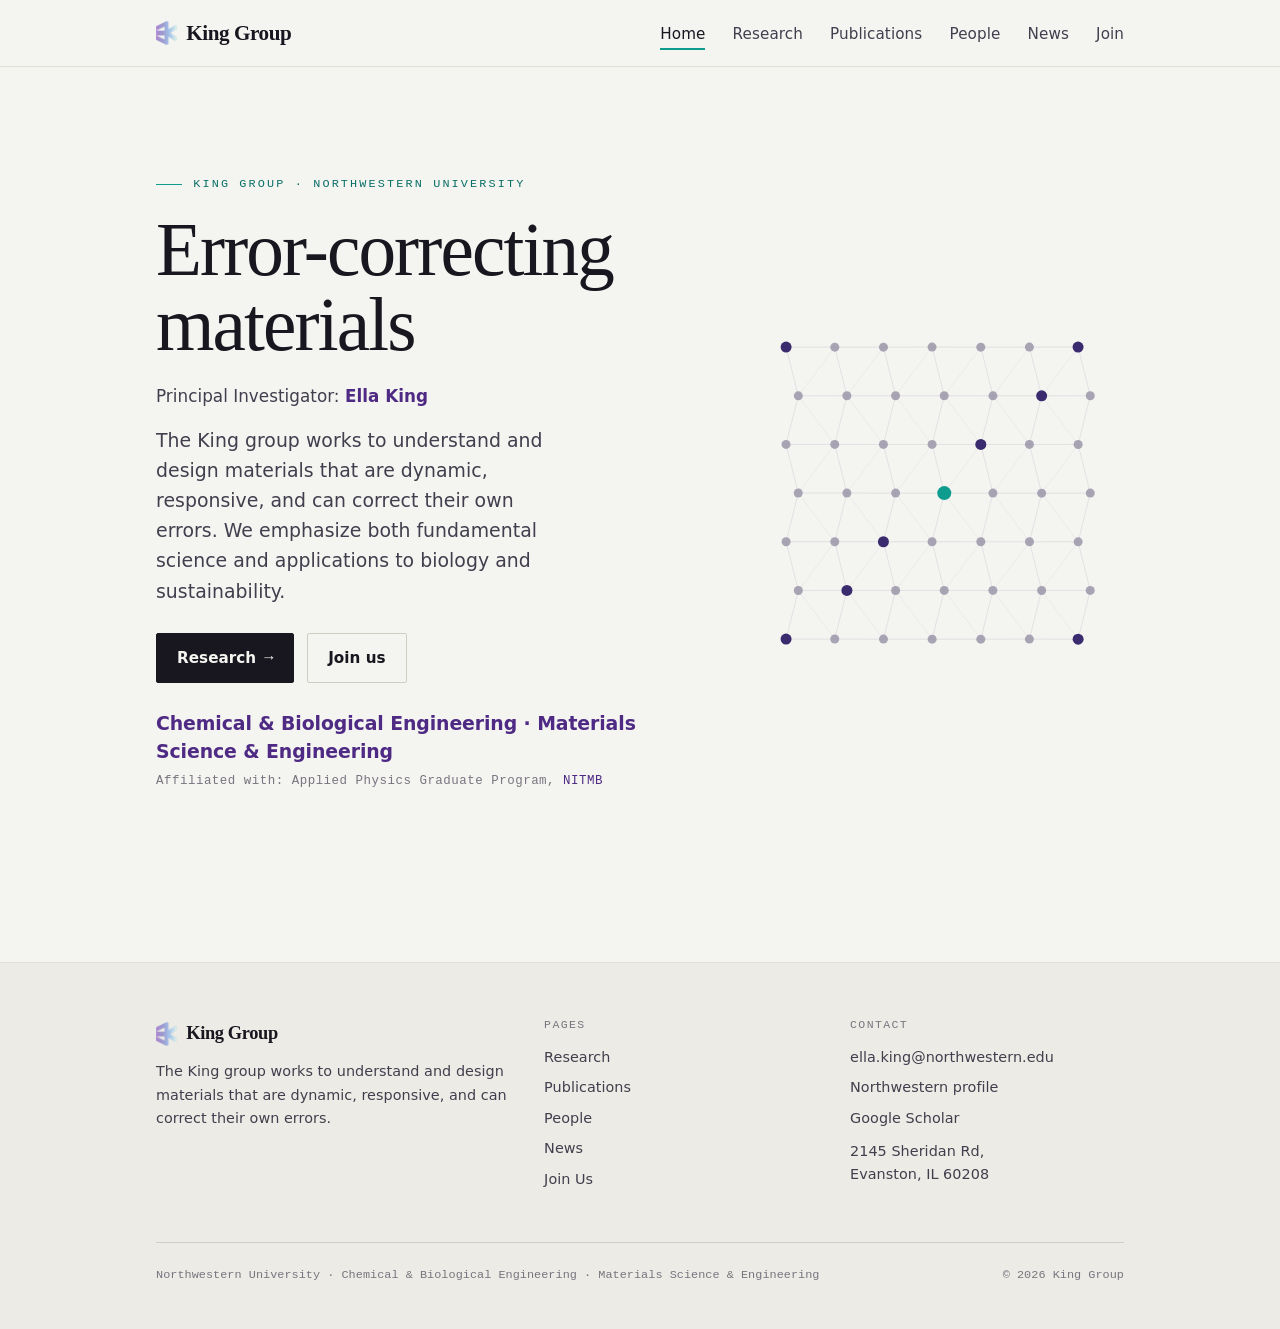
==== commit 7ad36cc3: "Move Principal Investigator line above the description Co-Authored-By: Claude Fable 5.2 <noreply@ant" ====
--- a/index.html
+++ b/index.html
@@ -32,13 +32,13 @@
   <div class="hero-copy">
     <p class="eyebrow">King Group &middot; Northwestern University</p>
     <h1>Error-correcting materials</h1>
+    <p class="hero-pi">Principal Investigator: <a href="https://ellaking.org/">Ella King</a></p>
     <p class="lead">The King group works to understand and design materials that are dynamic, responsive, and can correct their own errors. We emphasize both fundamental science and applications to biology and sustainability.
 </p>
     <div class="btn-row">
       <a class="btn" href="research.html">Research <span class="arr">&rarr;</span></a>
       <a class="btn ghost" href="join.html">Join us</a>
     </div>
-    <p class="hero-pi">Principal Investigator: <a href="https://ellaking.org/">Ella King</a></p>
     <p class="hero-depts"><a href="https://www.mccormick.northwestern.edu/chemical-biological/">Chemical &amp; Biological Engineering</a> &middot; <a href="https://www.mccormick.northwestern.edu/materials-science/">Materials Science &amp; Engineering</a></p>
     <p class="affil">Affiliated with: Applied Physics Graduate Program, <a href="https://www.nitmb.org/">NITMB</a></p>
   </div>
--- a/assets/css/style.css
+++ b/assets/css/style.css
@@ -339,6 +339,5 @@
     transition-duration:.001ms !important}
 }
 .pi-photo a{display:block}
-.hero-pi{font-size:1.05rem;color:var(--ink-soft);margin:1.7rem 0 0}
+.hero-pi{font-size:1.05rem;color:var(--ink-soft);margin:0 0 .9rem}
 .hero-pi a{color:var(--nu-purple);font-weight:600}
-.hero-pi + .hero-depts{margin-top:.45rem}
